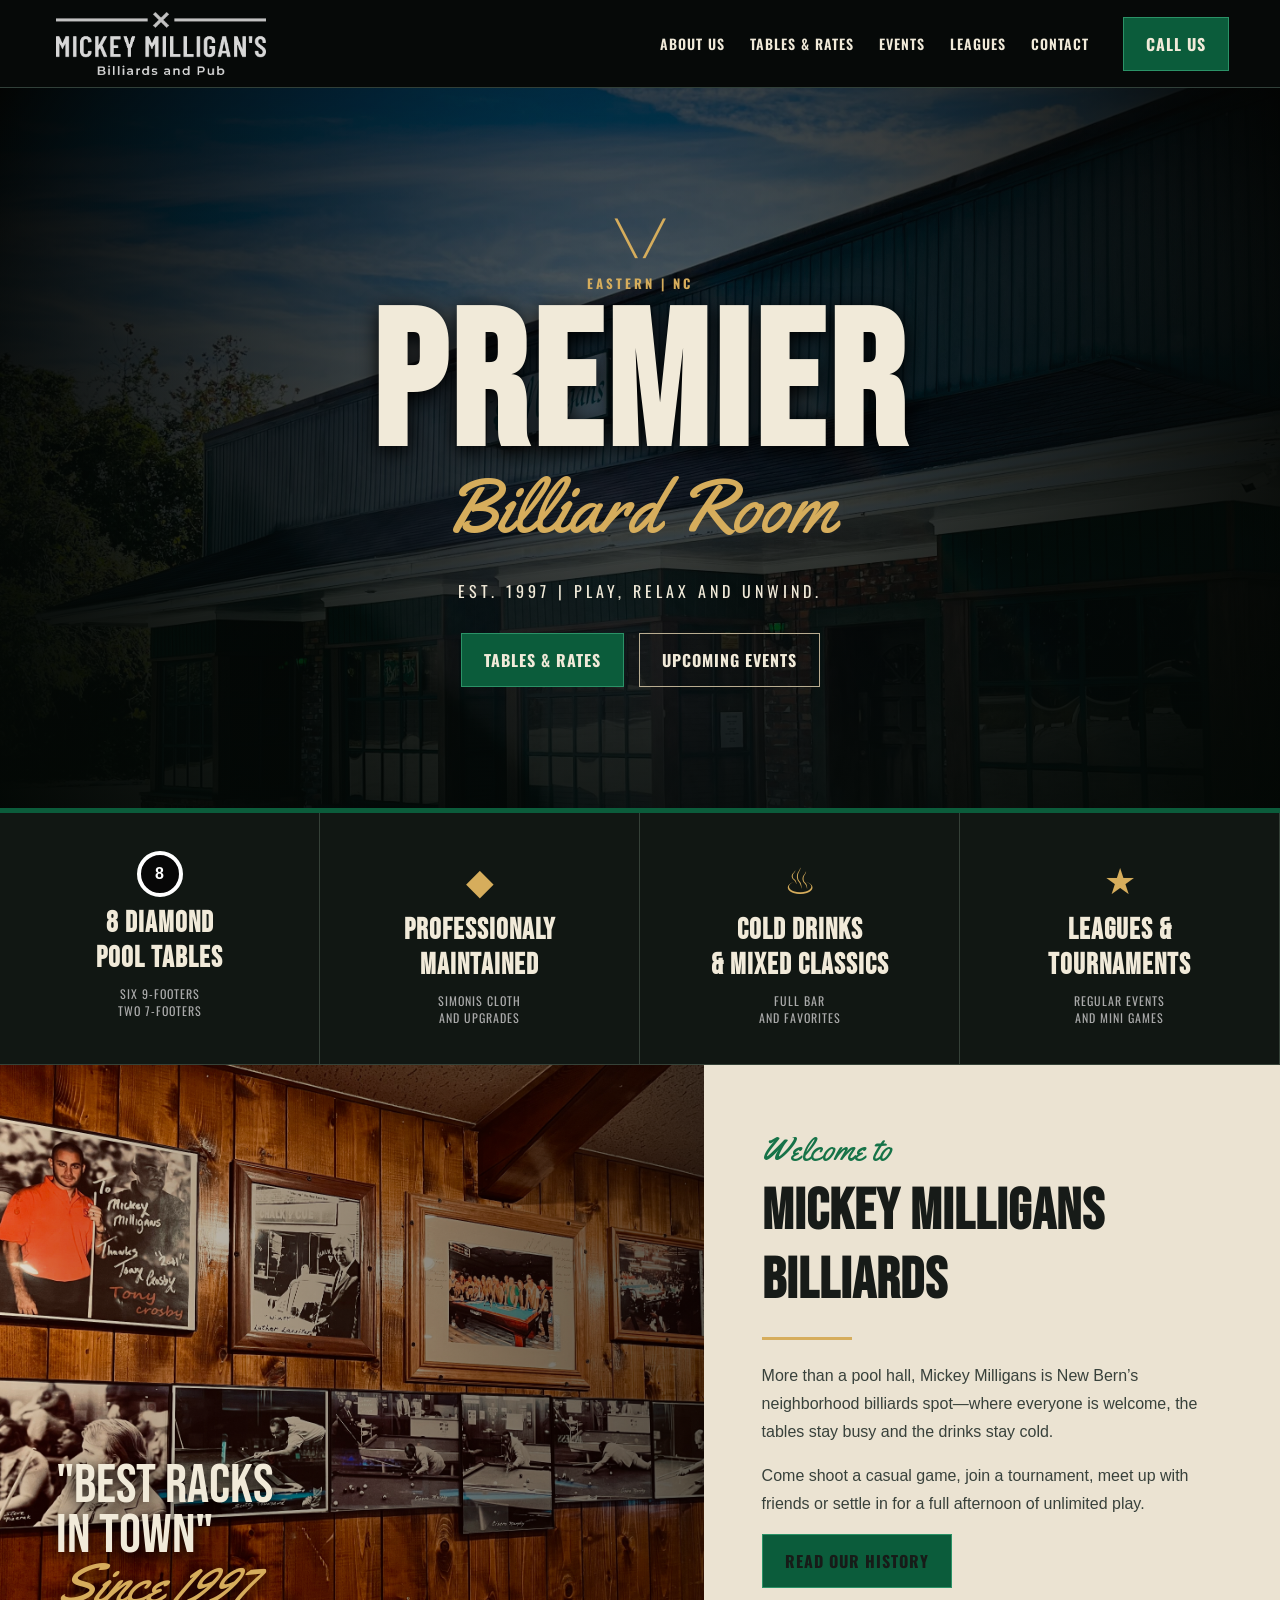
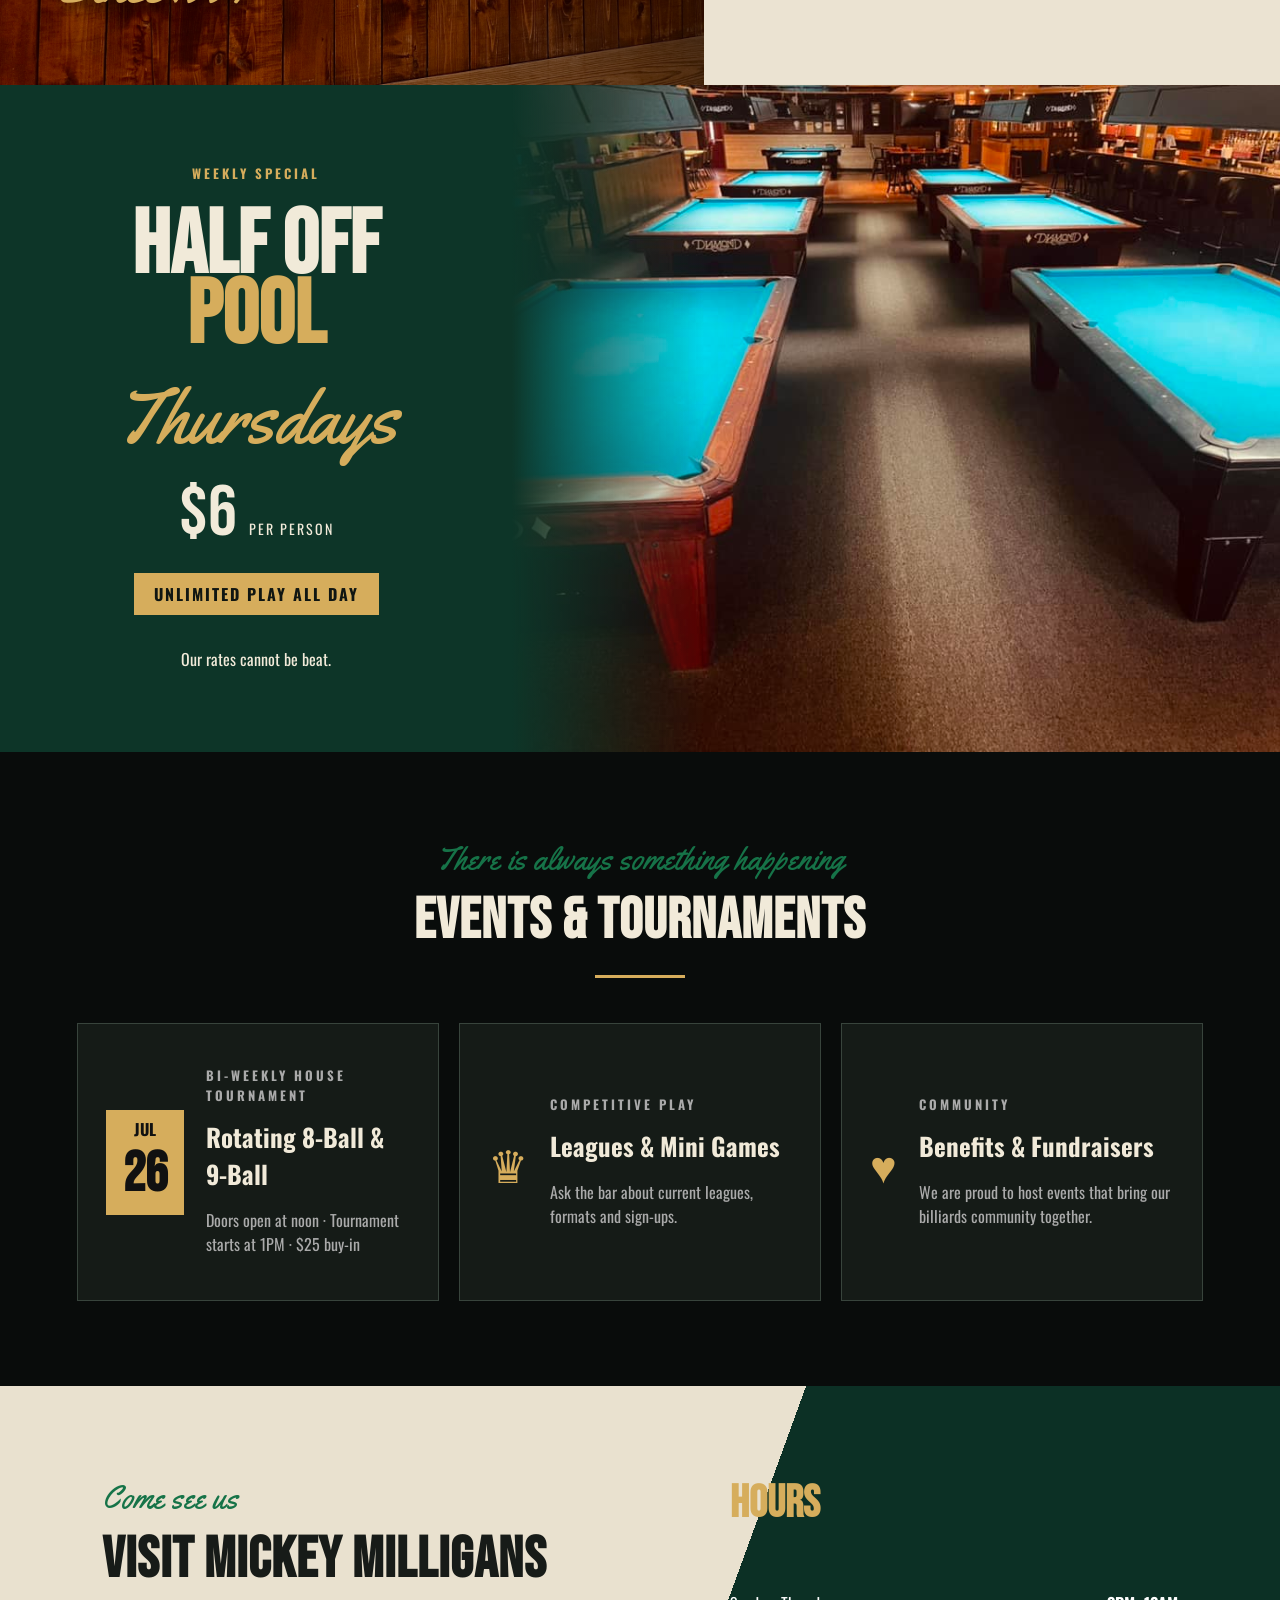
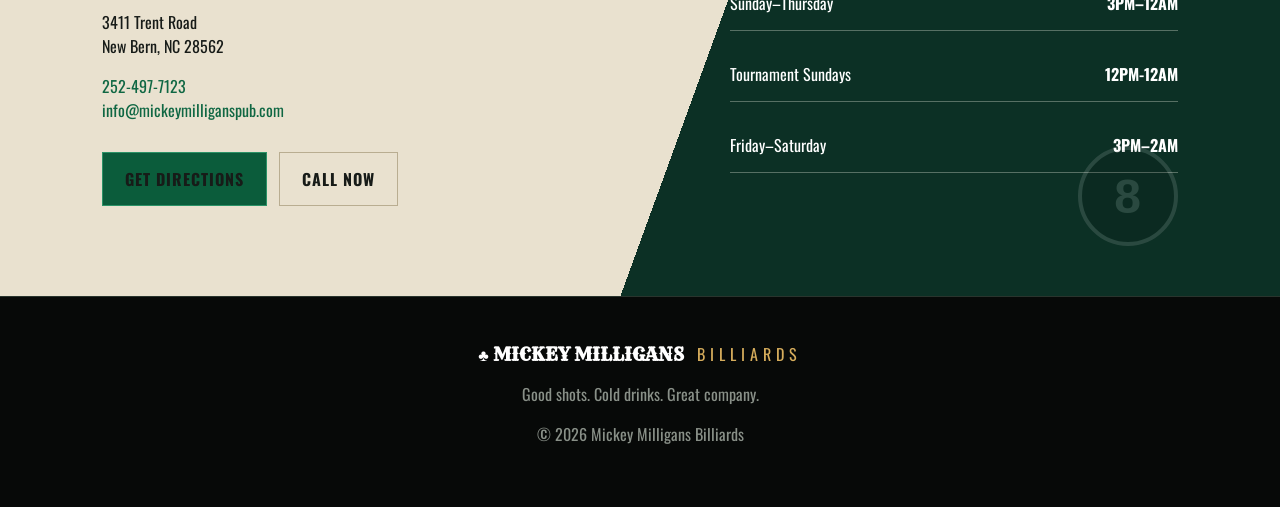
==== index.html @ aa53e786 "Favicon added" ====
<!doctype html>
<html lang="en">
<head>
  <link rel="icon" href="assets/favicon.ico" sizes="any">
<link rel="icon" type="image/png" sizes="32x32" href="assets/favicon-32x32.png">
<link rel="icon" type="image/png" sizes="16x16" href="assets/favicon-16x16.png">
<link rel="icon" type="image/png" sizes="48x48" href="assets/favicon-48x48.png">
<link rel="apple-touch-icon" sizes="180x180" href="assets/apple-touch-icon.png">
<link rel="manifest" href="site.webmanifest">
<link rel="mask-icon" href="assets/safari-pinned-tab.svg" color="#0b5c3b">
<meta name="msapplication-TileColor" content="#0c0c0c">
<meta name="theme-color" content="#0b5c3b">
  <meta charset="utf-8">
  <meta name="viewport" content="width=device-width,initial-scale=1">
  <meta name="description" content="Mickey Milligans Billiards in New Bern, NC — 8 Diamond pool tables, cold drinks, tournaments and good times.">
  <title>Mickey Milligans Billiards | New Bern, NC</title>
  <link rel="preconnect" href="https://fonts.googleapis.com">
  <link rel="preconnect" href="https://fonts.gstatic.com" crossorigin>
  <link href="https://fonts.googleapis.com/css2?family=Bebas+Neue&family=Oswald:wght@400;500;600;700&family=Rye&family=Yellowtail&display=swap" rel="stylesheet">
  <link rel="stylesheet" href="css/styles.css">
</head>
<body>
<site-header></site-header>

<main id="home">
<section class="hero">
  <div class="hero-photo"></div>
  <div class="hero-shade"></div>
  <div class="hero-content">
    <div class="crossed-cues">╲ ╱</div>
    <p class="eyebrow">EASTERN | NC</p>
    <h1>PREMIER</h1>
    <p class="script">Billiard Room</p>
    <p class="tagline">Est. 1997 | Play, Relax and Unwind.</p>
    <div class="hero-actions">
      <a class="btn" href="tables-rates.html">Tables & Rates</a>
      <a class="btn ghost" href="events.html">Upcoming Events</a>
    </div>
  </div>
</section>

<section class="feature-strip" id="tables">
  <article><span class="ball">8</span><h2>8 Diamond<br>Pool Tables</h2><p>Six 9-footers<br>Two 7-footers</p></article>
  <article><span class="icon">◆</span><h2>Professionaly<br>Maintained</h2><p>Simonis cloth<br>and upgrades</p></article>
  <article><span class="icon">♨</span><h2>Cold Drinks<br>& Mixed Classics</h2><p>Full bar<br>and favorites</p></article>
  <article><span class="icon">★</span><h2>Leagues &amp;<br>Tournaments</h2><p>Regular events<br>and mini games</p></article>
</section>

<section class="split-section" id="about">
  <div class="photo-card about-photo"><div class="photo-label">"BEST RACKS<br>IN TOWN"<br><em>Since 1997</em></div></div>
  <div class="copy-card">
    <p class="section-kicker">Welcome to</p>
    <h2>Mickey Milligans Billiards</h2>
    <div class="rule"></div>
    <p>More than a pool hall, Mickey Milligans is New Bern’s neighborhood billiards spot—where everyone is welcome, the tables stay busy and the drinks stay cold.</p>
    <p>Come shoot a casual game, join a tournament, meet up with friends or settle in for a full afternoon of unlimited play.</p>
    <a class="btn" href="about.html">Read Our History</a>
  </div>
</section>

<section class="specials" id="specials">
  <div class="special-copy">
    <p class="eyebrow">WEEKLY SPECIAL</p>
    <h2>HALF OFF<br><span>POOL</span></h2>
    <p class="script">Thursdays</p>
    <div class="price">$6 <small>PER PERSON</small></div>
    <p class="banner">UNLIMITED PLAY ALL DAY</p>
    <p>Our rates cannot be beat.</p>
  </div>
  <div class="special-photo"></div>
</section>

<section class="events section-pad" id="events">
  <div class="section-heading">
    <p class="section-kicker">There is always something happening</p>
    <h2>Events &amp; Tournaments</h2>
    <div class="rule"></div>
  </div>
  <div class="event-grid">
    <article class="event-card current-event">
      <div class="event-date"><span>JUL</span><strong>26</strong></div>
      <div><p class="eyebrow">BI-WEEKLY HOUSE TOURNAMENT</p><h3>Rotating 8-Ball &amp; 9-Ball</h3><p>Doors open at noon · Tournament starts at 1PM · $25 buy-in</p></div>
    </article>
    <article class="event-card"><span class="event-icon">♛</span><div><p class="eyebrow">COMPETITIVE PLAY</p><h3>Leagues &amp; Mini Games</h3><p>Ask the bar about current leagues, formats and sign-ups.</p></div></article>
    <article class="event-card"><span class="event-icon">♥</span><div><p class="eyebrow">COMMUNITY</p><h3>Benefits &amp; Fundraisers</h3><p>We are proud to host events that bring our billiards community together.</p></div></article>
  </div>
</section>

<section class="visit" id="contact">
  <div>
    <p class="section-kicker">Come see us</p><h2>Visit Mickey Milligans</h2>
    <p>3411 Trent Road<br>New Bern, NC 28562</p>
    <p><a href="tel:+12524977123">252-497-7123</a><br><a href="mailto:info@mickeymilliganspub.com">info@mickeymilliganspub.com</a></p>
    <div class="visit-actions"><a class="btn" target="_blank" href="https://maps.apple.com/?daddr=3411 Trent Rd, New Bern, NC 28562">Get Directions</a><a class="btn ghost" href="tel:+12524977123">Call Now</a></div>
  </div>
  <div class="hours">
    <h3>Hours</h3>
    <p><span>Sunday–Thursday</span><b>3PM–12AM</b></p>
    <p><span>Tournament Sundays</span><b>12PM-12AM</b></p>
    <p><span>Friday–Saturday</span><b>3PM–2AM</b></p>
    <div class="eight-ball">8</div>
  </div>
</section>
</main>

<footer><div class="footer-logo">♣ <strong>MICKEY MILLIGANS</strong> <span>BILLIARDS</span></div><p>Good shots. Cold drinks. Great company.</p><p>© 2026 Mickey Milligans Billiards</p></footer>
<script src="components/site-header.js"></script>
<script src="js/script.js"></script>
</body>
</html>
---- css/styles.css ----
:root{--green:#0b5c3b;--green2:#103d2d;--gold:#d6ad5c;--cream:#f1ead9;--ink:#090c0b;--charcoal:#141916}
*{box-sizing:border-box}html{scroll-behavior:smooth}body{margin:0;background:var(--ink);color:var(--cream);font-family:Oswald,Arial,sans-serif}a{color:inherit;text-decoration:none}.site-header{height:88px;display:flex;align-items:center;gap:34px;padding:0 4vw;position:sticky;top:0;z-index:50;background:rgba(7,10,9,.97);border-bottom:1px solid #314039}.logo{display:flex;flex-direction:column;align-items:center;line-height:.9;min-width:220px}.logo strong{font-family:Rye,serif;color:#f6f0df;font-size:21px;letter-spacing:1px}.logo small{color:var(--gold);letter-spacing:8px;font-size:10px;margin-top:8px}.clover{color:#1a9b63;font-size:18px}.site-header nav{display:flex;gap:25px;margin-left:auto}.site-header nav a{font-weight:600;text-transform:uppercase;font-size:14px;letter-spacing:1px}.site-header nav a:hover{color:var(--gold)}.header-call,.btn{display:inline-flex;justify-content:center;align-items:center;background:var(--green);padding:14px 22px;border:1px solid #2b9267;text-transform:uppercase;font-weight:700;letter-spacing:1px;transition:.2s}.btn:hover,.header-call:hover{transform:translateY(-2px);background:#13754d}.ghost{background:transparent;border-color:#b9ad91}.menu-toggle{display:none;background:none;border:0}.menu-toggle span{display:block;width:26px;height:2px;background:white;margin:5px}

.hero{height:720px;min-height:70vh;position:relative;display:grid;place-items:center;text-align:center;overflow:hidden}.hero-photo,.hero-shade{position:absolute;inset:0}.hero-photo{background:url('../assets/front building.jpg') center/cover}.hero-shade{background:linear-gradient(rgba(0,0,0,.45),rgba(3,8,5,.8)),radial-gradient(circle at center,transparent,#050806)}.hero-content{position:relative;z-index:2;padding:40px 18px}.crossed-cues{color:var(--gold);font-size:34px}.eyebrow{letter-spacing:3px;color:var(--gold);font-weight:700;font-size:13px}.hero h1{font-family:Bebas Neue,sans-serif;font-size:clamp(90px,15vw,190px);line-height:.75;margin:25px 0 0;letter-spacing:5px;text-shadow:0 5px 20px #000}.script{font-family:Yellowtail,cursive;color:var(--gold);font-size:clamp(40px,6vw,76px);margin:-5px 0 20px}.tagline{text-transform:uppercase;letter-spacing:4px}.hero-actions{display:flex;justify-content:center;gap:15px;margin-top:30px}

.feature-strip{display:grid;grid-template-columns:repeat(4,1fr);background:#111713;border-top:5px solid var(--green);border-bottom:1px solid #364238}.feature-strip article{text-align:center;padding:38px 20px;border-right:1px solid #354138}.feature-strip h2{font-family:Bebas Neue;font-size:29px;letter-spacing:1px;margin:9px}.feature-strip p{color:#aaa;margin:0;text-transform:uppercase;font-size:12px;letter-spacing:1px}.ball,.eight-ball{display:inline-grid;place-items:center;border-radius:50%;background:#070707;color:white;border:4px solid white;font-family:Arial;font-weight:bold}.ball{width:46px;height:46px}.icon{color:var(--gold);font-size:36px}

.split-section{display:grid;grid-template-columns:1.1fr .9fr;min-height:620px}.photo-card{min-height:520px;background:center/cover;position:relative}.about-photo{background-image:linear-gradient(90deg,rgba(0,0,0,.1),rgba(0,0,0,.65)),url('../assets/about us.jpg')}.photo-label{position:absolute;left:8%;bottom:12%;font-family:Bebas Neue;font-size:55px;line-height:.9;text-shadow:0 4px 15px #000}.photo-label em{font-family:Yellowtail;color:var(--gold);font-weight:normal}.copy-card{background:#ebe3d2;color:#171b18;padding:11% 10%}.section-kicker{font-family:Yellowtail;color:#167348;font-size:32px;margin:0}.copy-card h2,.section-heading h2,.visit h2{font-family:Bebas Neue;font-size:58px;margin:5px 0;letter-spacing:1px}.copy-card p:not(.section-kicker){font-family:Arial;line-height:1.75;color:#38413b}.rule{height:3px;width:90px;background:var(--gold);margin:22px 0}

.specials{display:grid;grid-template-columns:.8fr 1.2fr;min-height:600px;background:#0d3528}.special-copy{text-align:center;padding:65px 25px;display:flex;flex-direction:column;align-items:center;justify-content:center}.special-copy h2{font-family:Bebas Neue;font-size:90px;line-height:.78;margin:15px 0}.special-copy h2 span{color:var(--gold)}.special-copy .script{margin:0}.price{font-family:Bebas Neue;font-size:72px}.price small{font-family:Oswald;font-size:14px;letter-spacing:2px}.banner{background:var(--gold);color:#101612;padding:9px 20px;font-weight:800;letter-spacing:2px}.special-photo{background:linear-gradient(90deg,#0d3528 0%,transparent 25%),url('../assets/tables above.jpeg') center/cover}

.section-pad{padding:85px 6vw}.section-heading{text-align:center;max-width:800px;margin:0 auto 45px}.section-heading .rule{margin:20px auto}.event-grid{display:grid;grid-template-columns:repeat(3,1fr);gap:20px}.event-card{background:#151b17;border:1px solid #38443c;padding:28px;display:flex;gap:22px;align-items:center;min-height:185px}.event-card:hover{border-color:var(--gold);transform:translateY(-3px)}.event-card h3{font-size:25px;margin:5px 0}.event-card p{color:#aaa}.event-date{min-width:78px;text-align:center;background:var(--gold);color:#111;padding:7px}.event-date span{display:block;font-weight:bold}.event-date strong{font-family:Bebas Neue;font-size:56px}.event-icon{font-size:45px;color:var(--gold)}

.visit{display:grid;grid-template-columns:1fr 1fr;padding:90px 8vw;background:linear-gradient(110deg,#e9e1cf 0 55%,#0c3025 55%);color:#171b18;gap:14vw}.visit a:not(.btn){color:#0f6743}.visit-actions{display:flex;gap:12px;margin-top:30px}.hours{color:white;position:relative}.hours h3{font-family:Bebas Neue;font-size:45px;color:var(--gold);margin-top:0}.hours p{display:flex;justify-content:space-between;border-bottom:1px solid #577064;padding:15px 0}.eight-ball{position:absolute;width:100px;height:100px;font-size:48px;right:0;bottom:-40px;opacity:.12}

footer{text-align:center;padding:45px;background:#070908;border-top:1px solid #29342d;color:#899088}.footer-logo{color:white}.footer-logo strong{font-family:Rye;font-size:18px}.footer-logo span{color:var(--gold);letter-spacing:5px;margin-left:9px}

@media(max-width:900px){.site-header{height:72px}.site-header nav,.header-call{display:none}.menu-toggle{display:block;margin-left:auto}.site-header.open nav{display:flex;position:absolute;top:72px;left:0;right:0;flex-direction:column;background:#080b09;padding:25px}.hero{height:610px}.feature-strip{grid-template-columns:1fr 1fr}.split-section,.specials,.visit{grid-template-columns:1fr}.special-photo{min-height:400px}.event-grid{grid-template-columns:1fr}.gallery-grid{grid-template-columns:1fr 1fr;grid-template-rows:auto}.g1{grid-row:auto}.g4{grid-column:1/3}.visit{background:#e9e1cf;gap:50px}.hours{background:#0c3025;padding:35px}}@media(max-width:560px){.logo{min-width:170px}.logo strong{font-size:16px}.hero h1{font-size:86px}.hero-actions,.visit-actions{flex-direction:column}.feature-strip{grid-template-columns:1fr}.feature-strip article{border-bottom:1px solid #354138}.split-section{display:block}.copy-card h2,.section-heading h2,.visit h2{font-size:44px}.special-copy h2{font-size:72px}.gallery-grid{display:block}.gallery figure{margin-bottom:12px}.g4{min-height:250px}.visit{padding:70px 7vw}}

/* ABOUT PAGE */
.site-header nav a.active{color:var(--gold)}
.about-page-hero{height:520px;position:relative;display:grid;place-items:center;text-align:center;overflow:hidden}
.about-page-image{position:absolute;inset:0;background:url('../assets/about us.jpg') center/cover}
.about-page-title{position:relative;z-index:2;padding:30px}
.about-page-title h1{font-family:Bebas Neue,sans-serif;font-size:clamp(90px,13vw,160px);line-height:.78;margin:22px 0 0;letter-spacing:5px;text-shadow:0 5px 20px #000}
.about-story{display:grid;grid-template-columns:1fr 1fr;gap:70px;align-items:center;background:#eee5d2;color:#171b18}
.story-copy h2,.community-copy h2,.about-cta h2{font-family:Bebas Neue;font-size:58px;line-height:1;margin:8px 0}
.story-copy p:not(.section-kicker),.community-copy p{font-family:Arial;line-height:1.8;color:#3f4842}
.story-image{min-height:520px;background:linear-gradient(rgba(0,0,0,.12),rgba(0,0,0,.5)),url('../assets/jacobkayla.JPG') center/cover;display:grid;place-items:center}
.story-badge{width:270px;height:270px;border-radius:50%;background:rgba(5,12,8,.9);border:2px solid var(--gold);display:flex;flex-direction:column;align-items:center;justify-content:center;text-align:center;box-shadow:0 0 0 12px rgba(0,0,0,.25)}
.story-badge span{width:78px;height:78px;border-radius:50%;background:#050505;border:5px solid white;display:grid;place-items:center;color:white;font-size:42px;font-family:Arial;font-weight:bold}
.story-badge strong{font-family:Bebas Neue;font-size:29px;margin-top:12px}
.story-badge small{color:#bbb;text-transform:uppercase;letter-spacing:1px}
.values-section{background:#0d120f}
.values-grid{display:grid;grid-template-columns:repeat(4,1fr);gap:20px}
.values-grid article{background:#151b17;border:1px solid #364239;padding:34px 26px;min-height:250px;transition:.2s}
.values-grid article:hover{border-color:var(--gold);transform:translateY(-4px)}
.values-grid h3{font-family:Bebas Neue;font-size:30px;margin:15px 0 8px}
.values-grid p{color:#aeb6b0;font-family:Arial;line-height:1.65}
.value-icon{font-size:38px;color:var(--gold)}
.community-band{display:grid;grid-template-columns:1.1fr .9fr;min-height:610px}
.community-photo{background:url('https://images.unsplash.com/photo-1545128485-c400e7702796?auto=format&fit=crop&w=140') center/cover}
.community-copy{background:#e9e0cd;color:#171b18;padding:10%}
.about-cta{display:flex;align-items:center;justify-content:space-between;gap:40px;background:linear-gradient(90deg,#0b5c3b,#0d3528)}
.about-cta h2{margin:8px 0}
.about-cta p{color:#d6ded9}
.about-cta-actions{display:flex;gap:14px;min-width:max-content}
@media(max-width:900px){
  .about-story,.community-band{grid-template-columns:1fr}
  .values-grid{grid-template-columns:1fr 1fr}
  .about-cta{flex-direction:column;align-items:flex-start}
}
@media(max-width:560px){
  .about-page-hero{height:430px}
  .values-grid{grid-template-columns:1fr}
  .about-cta-actions{flex-direction:column;width:100%;min-width:0}
  .story-copy h2,.community-copy h2,.about-cta h2{font-size:44px}
}


/* TABLES, RATES & SPECIALS PAGE */
.rates-hero{height:520px;position:relative;display:grid;place-items:center;text-align:center;overflow:hidden}
.rates-hero-image{position:absolute;inset:0;background:url('../assets/tables side.jpg') center/cover}
.rates-hero-content{position:relative;z-index:2;padding:30px}
.rates-hero h1{font-family:Bebas Neue,sans-serif;font-size:clamp(78px,12vw,150px);line-height:.8;margin:22px 0 0;letter-spacing:4px;text-shadow:0 5px 20px #000}
.table-intro{display:grid;grid-template-columns:.9fr 1.1fr;gap:70px;align-items:center;background:#eee5d2;color:#171b18}
.table-intro-copy h2{font-family:Bebas Neue;font-size:58px;line-height:1;margin:8px 0}
.table-intro-copy p:not(.section-kicker){font-family:Arial;line-height:1.8;color:#3f4842}
.table-count-grid{display:grid;grid-template-columns:1fr 1fr;gap:20px}
.table-count-grid article{background:#0d3528;color:white;padding:36px;min-height:280px;border:1px solid #38624f}
.table-number{font-family:Bebas Neue;font-size:86px;color:var(--gold);line-height:1}
.table-count-grid h3{font-family:Bebas Neue;font-size:31px;margin:8px 0}
.table-count-grid p{font-family:Arial;color:#cbd3ce;line-height:1.65}
.rates-section{background:#0b0f0c}
.rate-cards{display:grid;grid-template-columns:1.2fr 1fr 1fr;gap:20px}
.rate-card{background:#151b17;border:1px solid #364239;padding:38px 30px;min-height:350px;text-align:center;display:flex;flex-direction:column;align-items:center;justify-content:center}
.featured-rate{background:linear-gradient(155deg,#0b5c3b,#0d3528);border-color:var(--gold);transform:scale(1.02)}
.rate-price{font-family:Bebas Neue;font-size:105px;line-height:.9;color:white}
.rate-price span{font-size:48px;vertical-align:top;color:var(--gold)}
.rate-unit{font-weight:700;letter-spacing:3px;color:var(--gold)}
.rate-card h3{font-family:Bebas Neue;font-size:32px;margin:12px 0}
.rate-card p{font-family:Arial;line-height:1.65;color:#b9c1bc}
.rate-icon{display:grid;place-items:center;width:90px;height:90px;border-radius:50%;border:3px solid var(--gold);font-family:Bebas Neue;font-size:58px;color:var(--gold)}
.rates-note{text-align:center;max-width:900px;margin:28px auto 0;color:#8f9992;font-family:Arial;font-size:13px;line-height:1.6}
.weekly-specials{background:#e9e0cd;color:#171b18}
.special-card-grid{display:grid;grid-template-columns:1fr 1fr;gap:25px;max-width:1100px;margin:auto}
.weekly-card{position:relative;overflow:hidden;padding:48px;text-align:center;min-height:430px;display:flex;flex-direction:column;align-items:center;justify-content:center;border:2px solid var(--gold)}
.thursday-card{background:linear-gradient(rgba(8,42,29,.91),rgba(8,42,29,.96)),url('https://images.unsplash.com/photo-1621263764928-df1444c5e859?auto=format&fit=crop&w=1000&q=85') center/cover;color:white}
.military-card{background:linear-gradient(rgba(12,16,14,.89),rgba(12,16,14,.96)),url('https://images.unsplash.com/photo-1599669454699-248893623440?auto=format&fit=crop&w=1000&q=85') center/cover;color:white}
.special-day{position:absolute;top:0;left:0;right:0;background:var(--gold);color:#101511;font-family:Bebas Neue;font-size:29px;letter-spacing:3px;padding:10px}
.weekly-price{font-family:Bebas Neue;font-size:112px;line-height:.9;color:white}
.military-free{font-family:Bebas Neue;font-size:75px;line-height:1;color:var(--gold);margin:22px 0 0}
.weekly-card h3{font-family:Bebas Neue;font-size:34px;margin:15px 0 5px}
.weekly-card p:not(.eyebrow):not(.rate-unit){font-family:Arial;color:#d4dbd7;line-height:1.65;max-width:430px}
.rate-details{display:grid;grid-template-columns:1fr 1fr;min-height:620px;padding:0}
.details-photo{background:url('../assets/tables closer.jpg') center/cover}
.details-copy{background:#111713;padding:10%}
.details-copy h2{font-family:Bebas Neue;font-size:58px;margin:8px 0}
.detail-list p{font-family:Arial;line-height:1.75;color:#b7c0ba;border-bottom:1px solid #344139;padding:15px 0}
.detail-list strong{color:var(--gold)}
@media(max-width:900px){
  .table-intro,.rate-details{grid-template-columns:1fr}
  .rate-cards{grid-template-columns:1fr}
  .featured-rate{transform:none}
  .special-card-grid{grid-template-columns:1fr}
  .details-photo{min-height:450px}
}
@media(max-width:560px){
  .rates-hero{height:430px}
  .table-count-grid{grid-template-columns:1fr}
  .table-intro-copy h2,.details-copy h2{font-size:44px}
  .weekly-card{padding:70px 25px 35px}
  .weekly-price{font-size:90px}
  .military-free{font-size:58px}
}


/* LEAGUES & TOURNAMENTS PAGE */
.league-hero{height:540px;position:relative;display:grid;place-items:center;text-align:center;overflow:hidden}
.league-hero-image{position:absolute;inset:0;background:url('https://images.unsplash.com/photo-1621440499575-6e5d25b19e04?auto=format&fit=crop&w=2000&q=85') center/cover}
.league-hero-content{position:relative;z-index:2;padding:30px}
.league-hero h1{font-family:Bebas Neue,sans-serif;font-size:clamp(64px,10vw,135px);line-height:.83;margin:22px 0 0;letter-spacing:4px;text-shadow:0 5px 20px #000}
.league-intro{display:grid;grid-template-columns:1fr auto;gap:70px;align-items:center;background:#eee5d2;color:#171b18}
.league-intro h2,.biweekly-copy h2,.league-contact h2{font-family:Bebas Neue;font-size:58px;line-height:1;margin:8px 0}
.league-intro p:not(.section-kicker){font-family:Arial;line-height:1.8;color:#3f4842;max-width:760px}
.league-intro-badge{width:250px;height:250px;border-radius:50%;background:#0d3528;color:white;border:2px solid var(--gold);display:flex;flex-direction:column;align-items:center;justify-content:center;text-align:center;box-shadow:0 0 0 12px rgba(13,53,40,.12)}
.league-intro-badge span{font-size:48px;color:var(--gold)}
.league-intro-badge strong{font-family:Bebas Neue;font-size:30px}
.league-intro-badge small{color:#c9d2cc;text-transform:uppercase;letter-spacing:2px}
.league-options{background:#0c110e}
.league-grid{display:grid;grid-template-columns:repeat(3,1fr);gap:22px}
.league-card{background:#151b17;border:1px solid #364239;padding:36px 28px;display:flex;flex-direction:column;min-height:560px}
.league-card:hover{border-color:var(--gold);transform:translateY(-4px)}
.league-mark{font-family:Bebas Neue;font-size:64px;letter-spacing:3px;color:var(--gold);line-height:1}
.cards-mark{font-size:42px;letter-spacing:8px}
.league-card h3{font-family:Bebas Neue;font-size:34px;margin:12px 0}
.league-card p,.league-card li{font-family:Arial;line-height:1.65;color:#b6c0ba}
.league-card ul{padding-left:20px;margin:18px 0 28px}
.league-card .btn{margin-top:auto}
.biweekly-feature{display:grid;grid-template-columns:1.1fr .9fr;min-height:680px}
.biweekly-photo{background:linear-gradient(rgba(0,0,0,.08),rgba(0,0,0,.45)),url('../assets/biweekly.PNG') center/cover}
.biweekly-copy{background:#e9e0cd;color:#171b18;padding:9%}
.biweekly-copy p{font-family:Arial;line-height:1.75;color:#3f4842}
.tournament-facts{margin:24px 0;border-top:1px solid #b7ad97}
.tournament-facts p{padding:12px 0;margin:0;border-bottom:1px solid #b7ad97}
.tournament-facts strong{color:#0b5c3b}
.biweekly-actions{display:flex;gap:14px;margin-top:28px}
.biweekly-copy .ghost{color:#171b18;border-color:#776f5f}
.join-section{background:#111713}
.join-grid{display:grid;grid-template-columns:repeat(3,1fr);gap:22px}
.join-grid article{background:#0c3025;padding:34px;text-align:center;border:1px solid #315a47}
.join-grid span{display:grid;place-items:center;margin:auto;width:62px;height:62px;border-radius:50%;background:var(--gold);color:#111;font-family:Bebas Neue;font-size:38px}
.join-grid h3{font-family:Bebas Neue;font-size:30px}
.join-grid p{font-family:Arial;line-height:1.65;color:#c1cbc5}
.league-contact{display:flex;align-items:center;justify-content:space-between;gap:40px;background:linear-gradient(90deg,#0b5c3b,#0d3528)}
.league-contact h2{margin:8px 0}
.league-contact p{color:#d6ded9;max-width:700px}
@media(max-width:900px){
  .league-intro{grid-template-columns:1fr}
  .league-intro-badge{margin:auto}
  .league-grid,.join-grid{grid-template-columns:1fr}
  .biweekly-feature{grid-template-columns:1fr}
  .biweekly-photo{min-height:470px}
  .league-contact{flex-direction:column;align-items:flex-start}
}
@media(max-width:560px){
  .league-hero{height:450px}
  .league-intro h2,.biweekly-copy h2,.league-contact h2{font-size:44px}
  .biweekly-actions{flex-direction:column}
  .league-card{min-height:0}
}


/* SHARED REUSABLE HEADER */
site-header {
  display: block;
  position: sticky;
  top: 0;
  z-index: 9999;
}

site-header .site-header {
  position: relative;
  top: auto;
}

.site-header nav a.active {
  color: var(--gold);
}

.logo img {
  display: block;
  max-width: 220px;
  height: 64px;
  object-fit: contain;
}
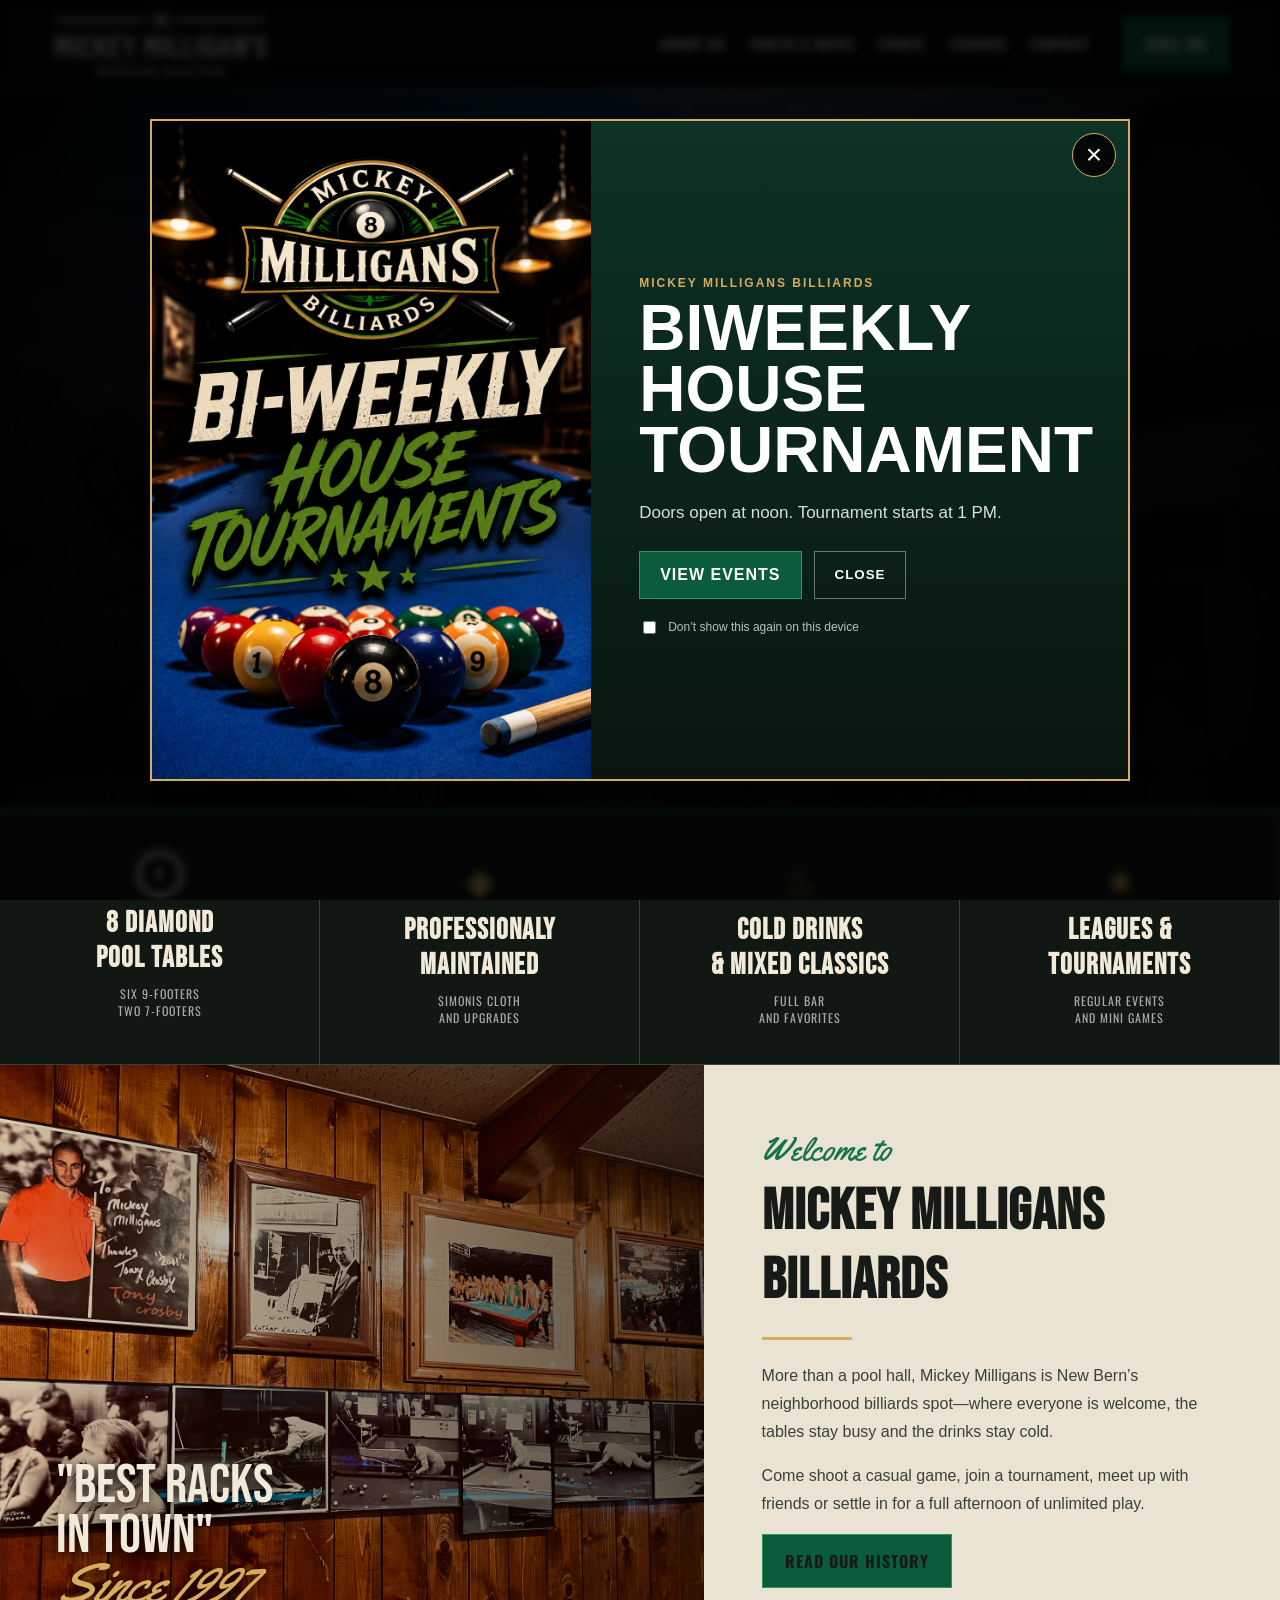
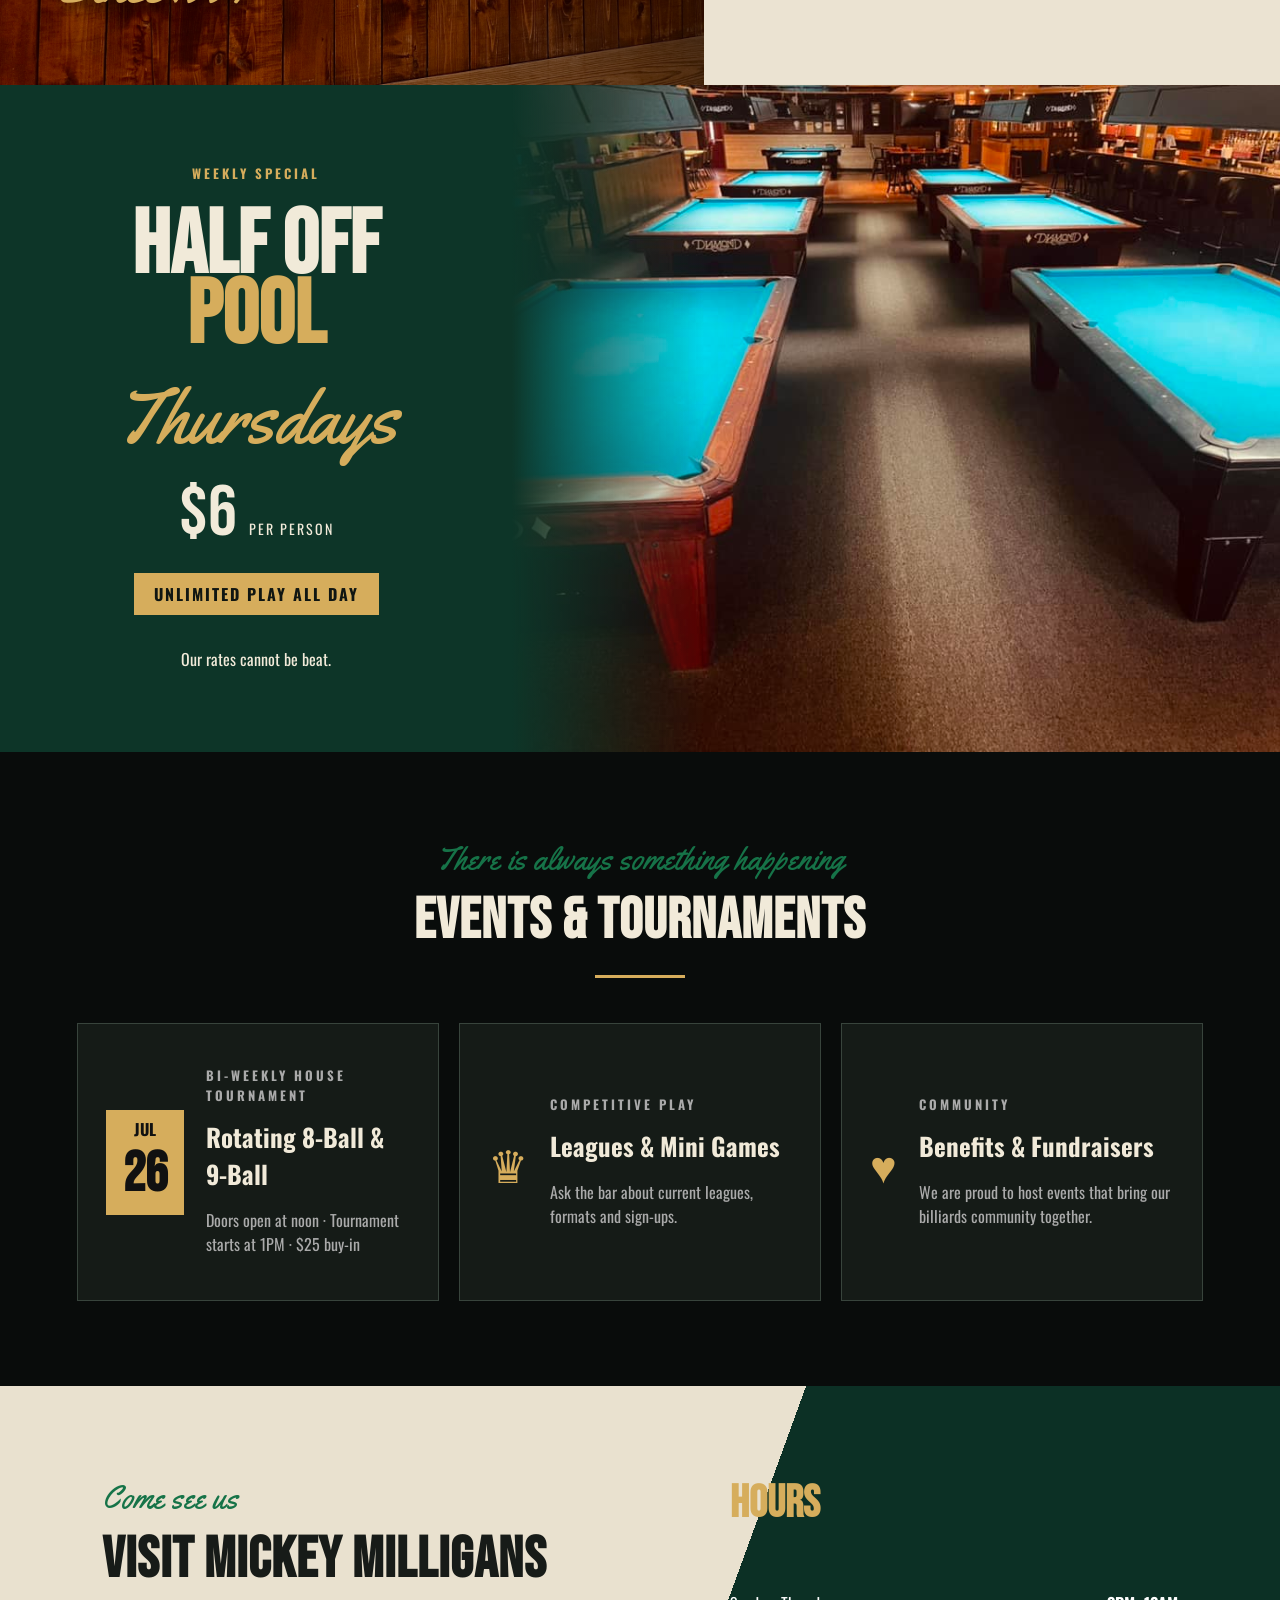
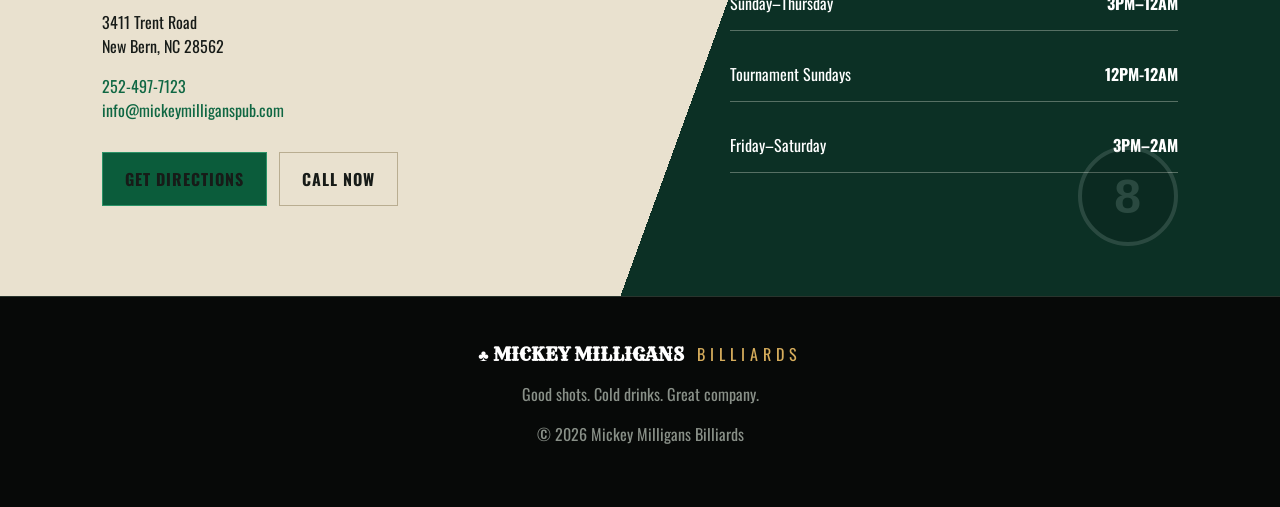
==== commit 33786494: "Pop Up Window added" ====
--- a/index.html
+++ b/index.html
@@ -18,6 +18,7 @@
   <link rel="preconnect" href="https://fonts.gstatic.com" crossorigin>
   <link href="https://fonts.googleapis.com/css2?family=Bebas+Neue&family=Oswald:wght@400;500;600;700&family=Rye&family=Yellowtail&display=swap" rel="stylesheet">
   <link rel="stylesheet" href="css/styles.css">
+  <link rel="stylesheet" href="css/promo-popup.css">
 </head>
 <body>
 <site-header></site-header>
@@ -104,7 +105,20 @@
 </main>
 
 <footer><div class="footer-logo">♣ <strong>MICKEY MILLIGANS</strong> <span>BILLIARDS</span></div><p>Good shots. Cold drinks. Great company.</p><p>© 2026 Mickey Milligans Billiards</p></footer>
+<mickey-promo-popup
+  enabled="true"
+  delay-seconds="2"
+  flyer="assets/popup-flyers/biweekly.PNG"
+  popup-title="Biweekly House Tournament"
+  message="Doors open at noon. Tournament starts at 1 PM."
+  button-text="View Events"
+  button-link="events.html"
+  show-once="true"
+  show-dismiss-option="true"
+  storage-key="mm-house-tournament-popup">
+</mickey-promo-popup>
 <script src="components/site-header.js"></script>
 <script src="js/script.js"></script>
+<script src="js/promo-popup.js"></script>
 </body>
 </html>
--- a/css/promo-popup.css
+++ b/css/promo-popup.css
@@ -0,0 +1,244 @@
+:root{
+  --mm-popup-green:#0b5c3b;
+  --mm-popup-dark-green:#0d3528;
+  --mm-popup-black:#0a0d0b;
+  --mm-popup-panel:#151b17;
+  --mm-popup-gold:#d6ad5c;
+  --mm-popup-cream:#eee5d2;
+  --mm-popup-muted:#aeb8b1;
+}
+
+mickey-promo-popup{
+  display:block;
+  font-family:Arial,sans-serif;
+}
+
+body.mm-popup-open{
+  overflow:hidden;
+}
+
+.mm-popup-overlay{
+  position:fixed;
+  inset:0;
+  z-index:10000;
+  display:grid;
+  place-items:center;
+  padding:20px;
+  background:rgba(0,0,0,.78);
+  backdrop-filter:blur(4px);
+}
+
+.mm-popup-card{
+  position:relative;
+  display:grid;
+  grid-template-columns:minmax(280px,.9fr) minmax(320px,1.1fr);
+  width:min(980px,100%);
+  max-height:calc(100vh - 40px);
+  overflow:auto;
+  border:2px solid var(--mm-popup-gold);
+  background:var(--mm-popup-black);
+  color:white;
+  box-shadow:0 24px 80px rgba(0,0,0,.55);
+}
+
+.mm-popup-close{
+  position:absolute;
+  top:12px;
+  right:12px;
+  z-index:3;
+  display:grid;
+  place-items:center;
+  width:44px;
+  height:44px;
+  border:1px solid var(--mm-popup-gold);
+  border-radius:50%;
+  background:rgba(0,0,0,.85);
+  color:white;
+  font-size:28px;
+  cursor:pointer;
+}
+
+.mm-popup-media{
+  min-height:520px;
+  background:#050705;
+}
+
+.mm-popup-media img{
+  display:block;
+  width:100%;
+  height:100%;
+  min-height:520px;
+  object-fit:cover;
+}
+
+.mm-popup-placeholder{
+  display:grid;
+  place-items:center;
+  height:100%;
+  min-height:520px;
+  background:radial-gradient(circle at center,#1d4a37,#050705 72%);
+}
+
+.mm-popup-placeholder span{
+  display:grid;
+  place-items:center;
+  width:150px;
+  height:150px;
+  border:8px solid white;
+  border-radius:50%;
+  background:#020202;
+  color:white;
+  font-size:80px;
+  font-weight:700;
+}
+
+.mm-popup-content{
+  display:flex;
+  flex-direction:column;
+  justify-content:center;
+  padding:58px 48px 45px;
+  background:
+    linear-gradient(rgba(13,53,40,.94),rgba(9,22,16,.98));
+}
+
+.mm-popup-kicker{
+  margin:0;
+  color:var(--mm-popup-gold);
+  font-size:12px;
+  font-weight:700;
+  letter-spacing:2px;
+  text-transform:uppercase;
+}
+
+.mm-popup-content h2{
+  margin:8px 0 18px;
+  font-size:clamp(38px,5vw,64px);
+  line-height:.95;
+  text-transform:uppercase;
+}
+
+.mm-popup-message{
+  margin:0 0 24px;
+  color:#d6dfd9;
+  font-size:17px;
+  line-height:1.65;
+}
+
+.mm-popup-countdown{
+  display:grid;
+  grid-template-columns:repeat(4,1fr);
+  gap:10px;
+  margin:8px 0 28px;
+}
+
+.mm-popup-countdown div{
+  padding:14px 8px;
+  background:rgba(0,0,0,.35);
+  border:1px solid #496655;
+  text-align:center;
+}
+
+.mm-popup-countdown strong,
+.mm-popup-countdown span{
+  display:block;
+}
+
+.mm-popup-countdown strong{
+  color:var(--mm-popup-gold);
+  font-size:30px;
+}
+
+.mm-popup-countdown span{
+  margin-top:4px;
+  color:#c5cec8;
+  font-size:10px;
+  font-weight:700;
+  letter-spacing:1px;
+  text-transform:uppercase;
+}
+
+.mm-popup-actions{
+  display:flex;
+  gap:12px;
+  flex-wrap:wrap;
+}
+
+.mm-popup-button,
+.mm-popup-secondary{
+  display:inline-flex;
+  align-items:center;
+  justify-content:center;
+  min-height:48px;
+  padding:13px 20px;
+  border:1px solid #2b9267;
+  background:var(--mm-popup-green);
+  color:white;
+  text-decoration:none;
+  font-weight:700;
+  letter-spacing:1px;
+  text-transform:uppercase;
+  cursor:pointer;
+}
+
+.mm-popup-secondary{
+  border-color:#69776f;
+  background:transparent;
+}
+
+.mm-popup-dismiss{
+  display:flex;
+  align-items:flex-start;
+  gap:9px;
+  margin-top:20px;
+  color:#b9c3bd;
+  font-size:12px;
+  line-height:1.4;
+}
+
+.mm-popup-dismiss input{
+  margin-top:2px;
+}
+
+@media(max-width:760px){
+  .mm-popup-card{
+    grid-template-columns:1fr;
+  }
+
+  .mm-popup-media,
+  .mm-popup-media img,
+  .mm-popup-placeholder{
+    min-height:0;
+    max-height:52vh;
+  }
+
+  .mm-popup-media{
+    aspect-ratio:4/5;
+  }
+
+  .mm-popup-content{
+    padding:35px 24px 28px;
+  }
+
+  .mm-popup-countdown strong{
+    font-size:24px;
+  }
+}
+
+@media(max-width:430px){
+  .mm-popup-overlay{
+    padding:8px;
+  }
+
+  .mm-popup-countdown{
+    grid-template-columns:repeat(2,1fr);
+  }
+
+  .mm-popup-actions{
+    flex-direction:column;
+  }
+
+  .mm-popup-button,
+  .mm-popup-secondary{
+    width:100%;
+  }
+}
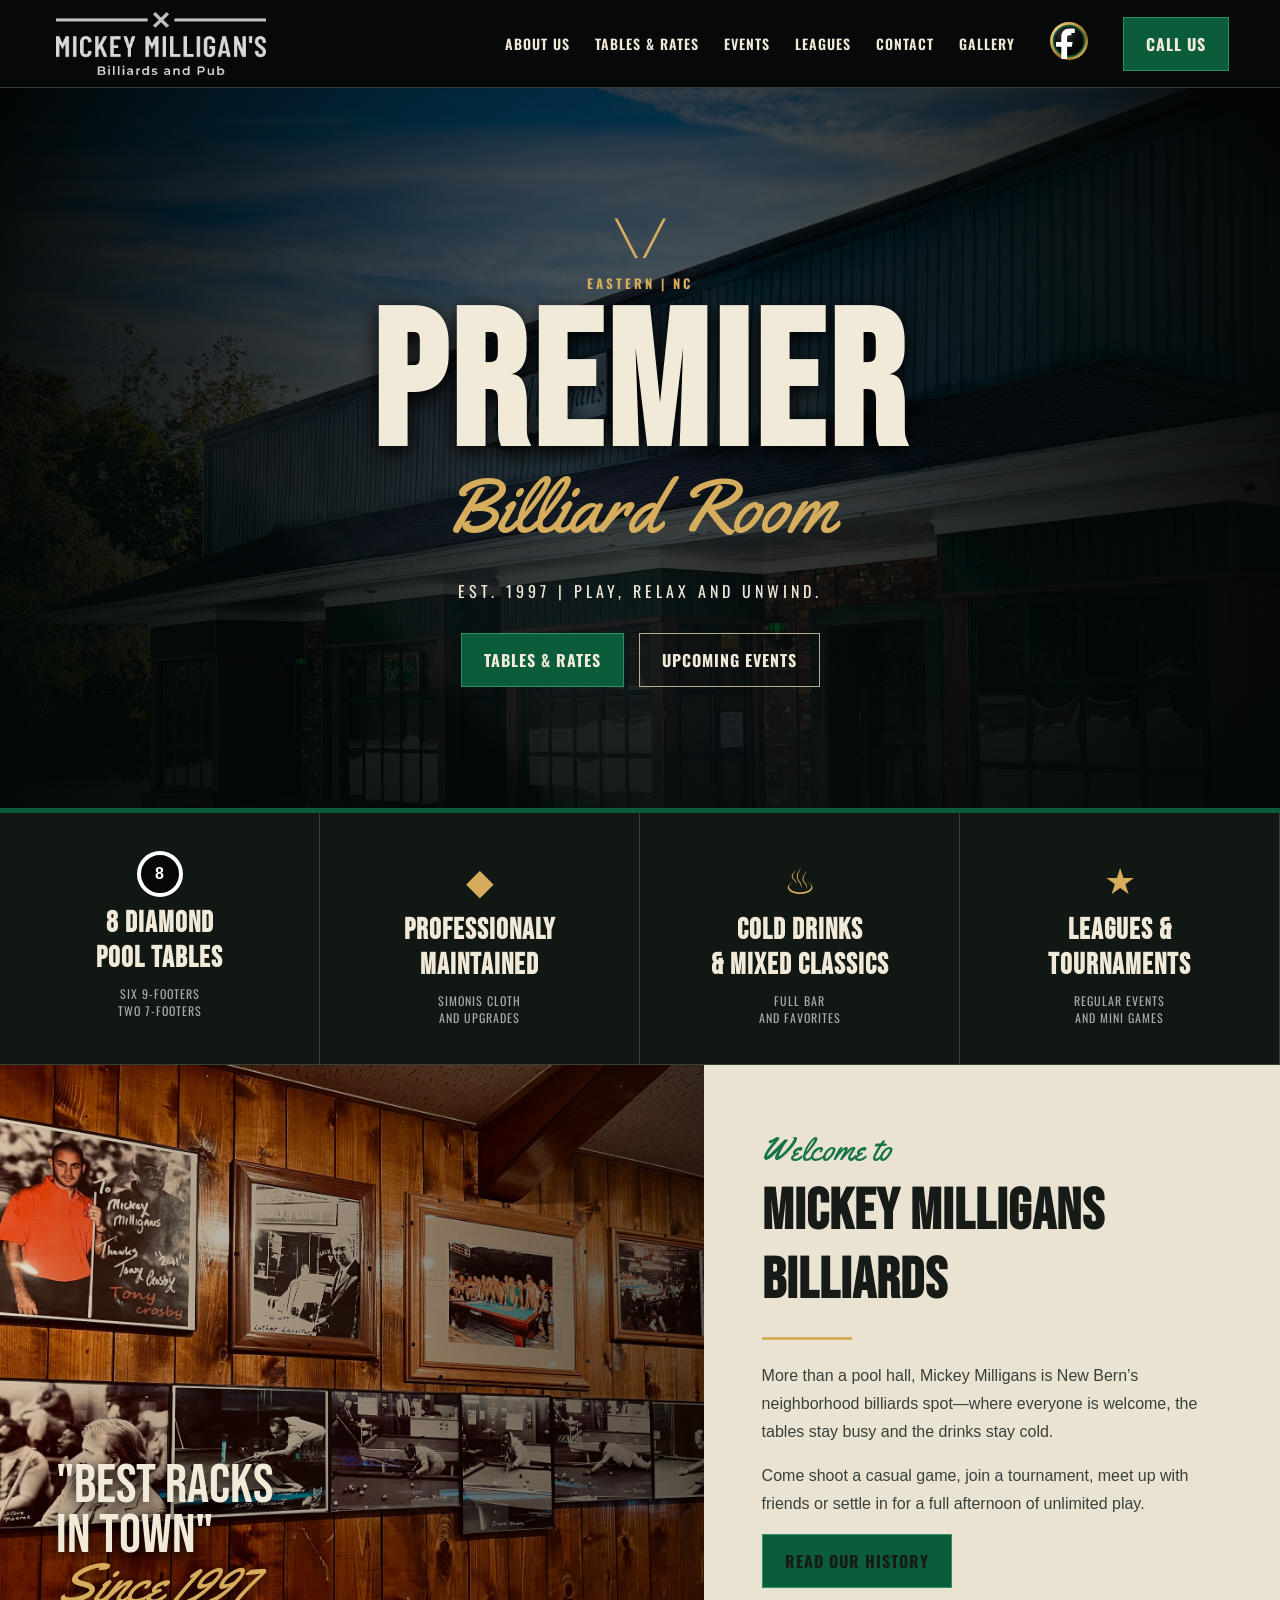
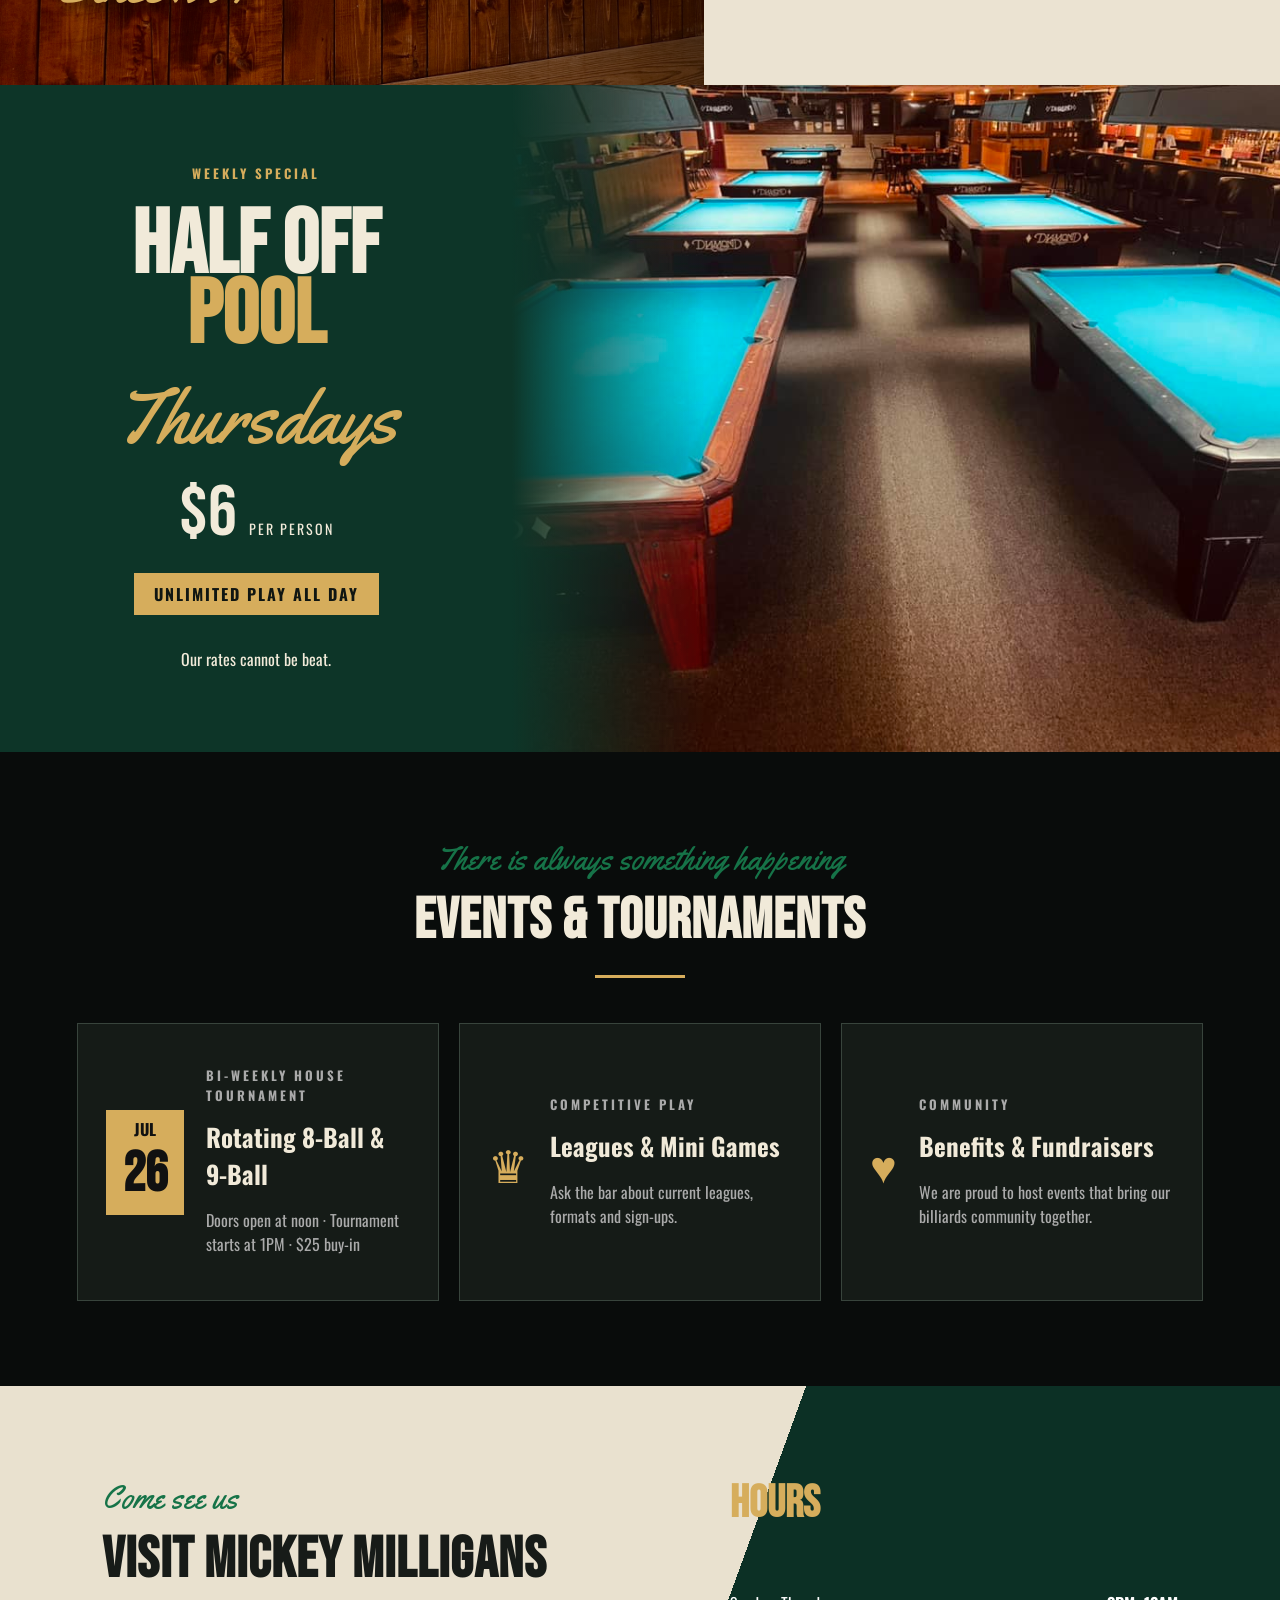
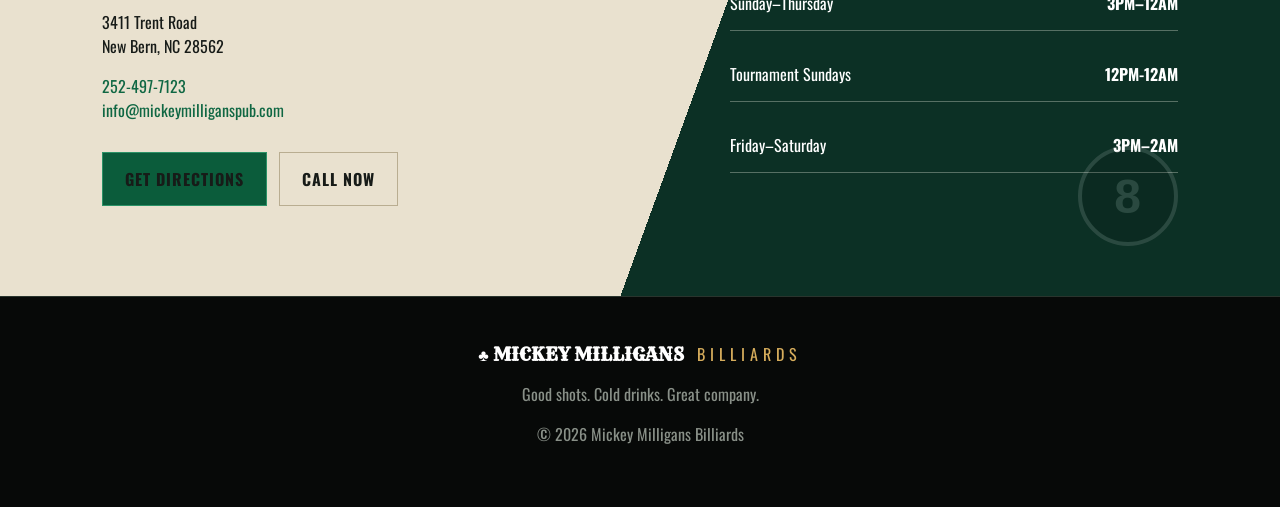
==== commit ad4e1484: "Gallery page, popup change" ====
--- a/index.html
+++ b/index.html
@@ -108,12 +108,12 @@
 <mickey-promo-popup
   enabled="true"
   delay-seconds="2"
-  flyer="assets/popup-flyers/biweekly.PNG"
-  popup-title="Biweekly House Tournament"
+  flyer="assets/popup-flyers/Ron Memorial Tourny.JPG"
+  popup-title="Ron Underwood Memorial Tournament"
   message="Doors open at noon. Tournament starts at 1 PM."
   button-text="View Events"
   button-link="events.html"
-  show-once="true"
+  show-once="false"
   show-dismiss-option="true"
   storage-key="mm-house-tournament-popup">
 </mickey-promo-popup>
--- a/css/promo-popup.css
+++ b/css/promo-popup.css
@@ -26,6 +26,10 @@
   padding:20px;
   background:rgba(0,0,0,.78);
   backdrop-filter:blur(4px);
+}
+
+.mm-popup-overlay[hidden] {
+  display: none !important;
 }
 
 .mm-popup-card{
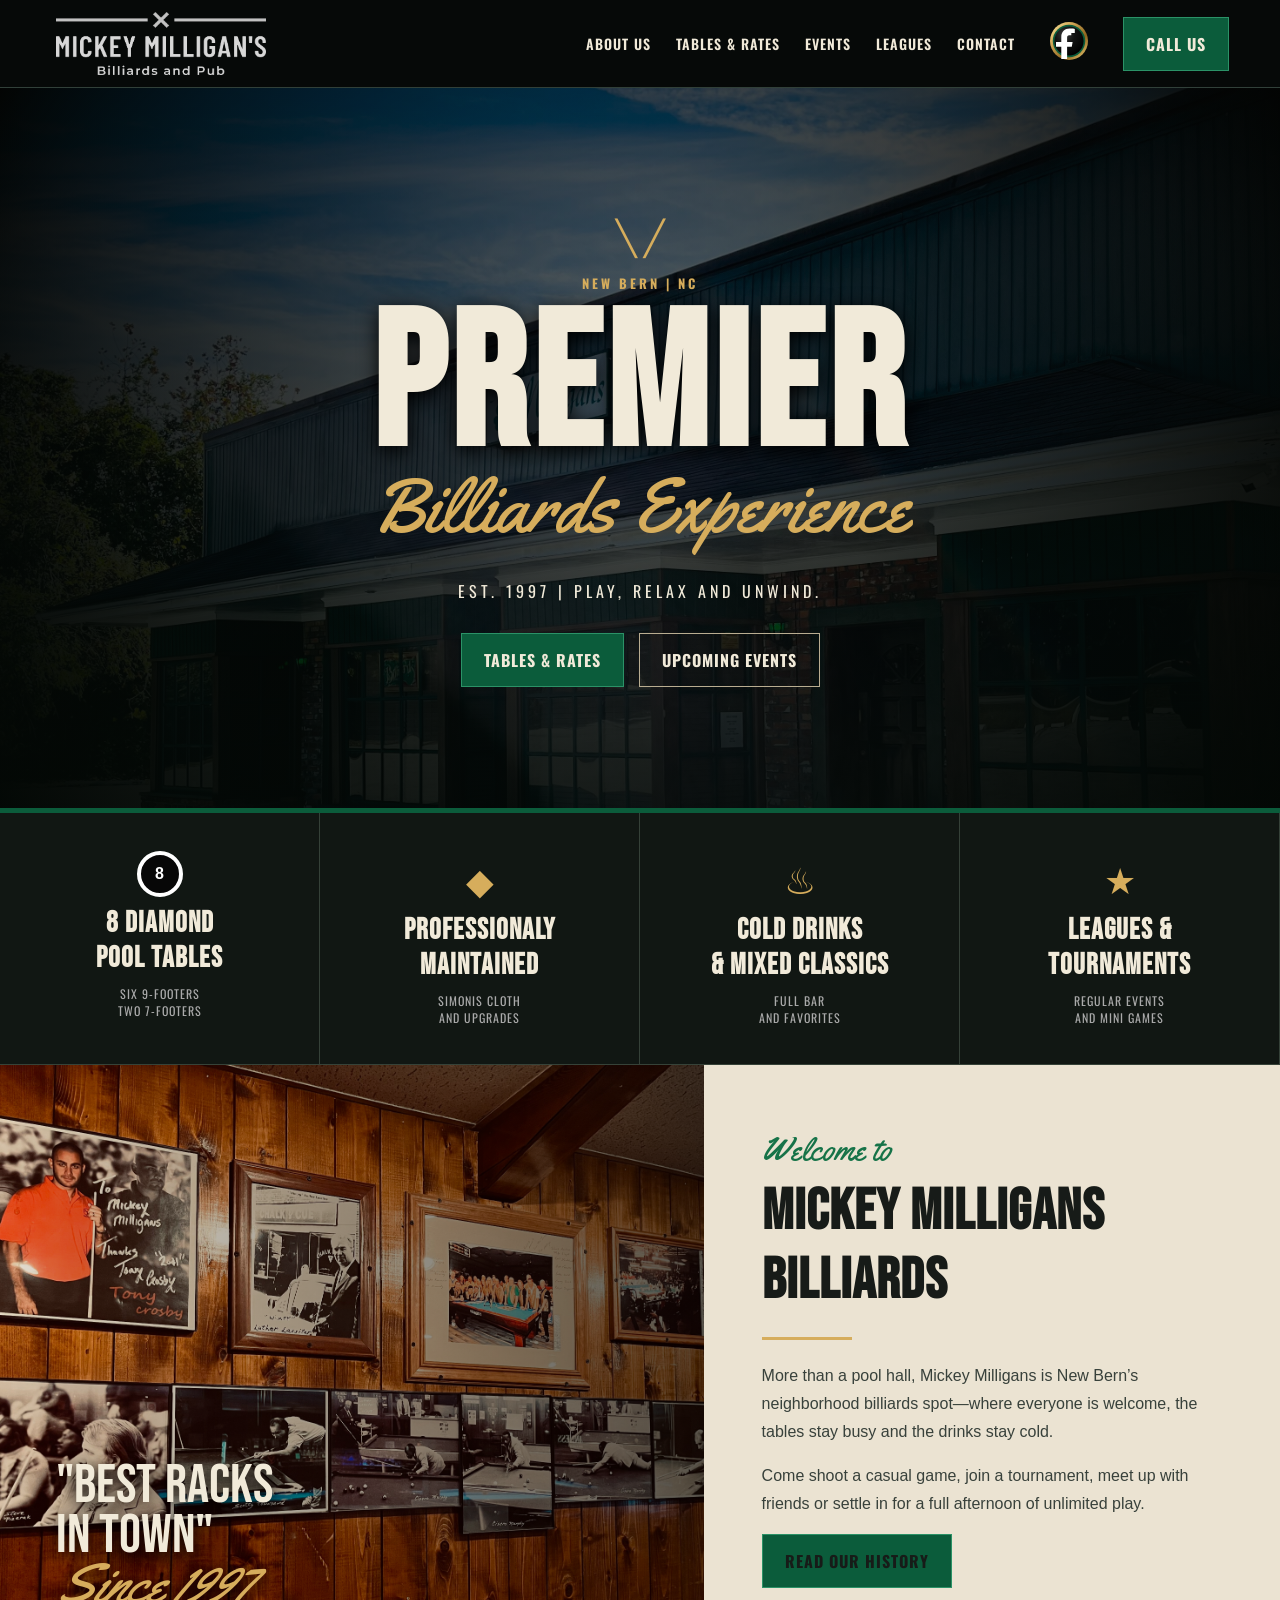
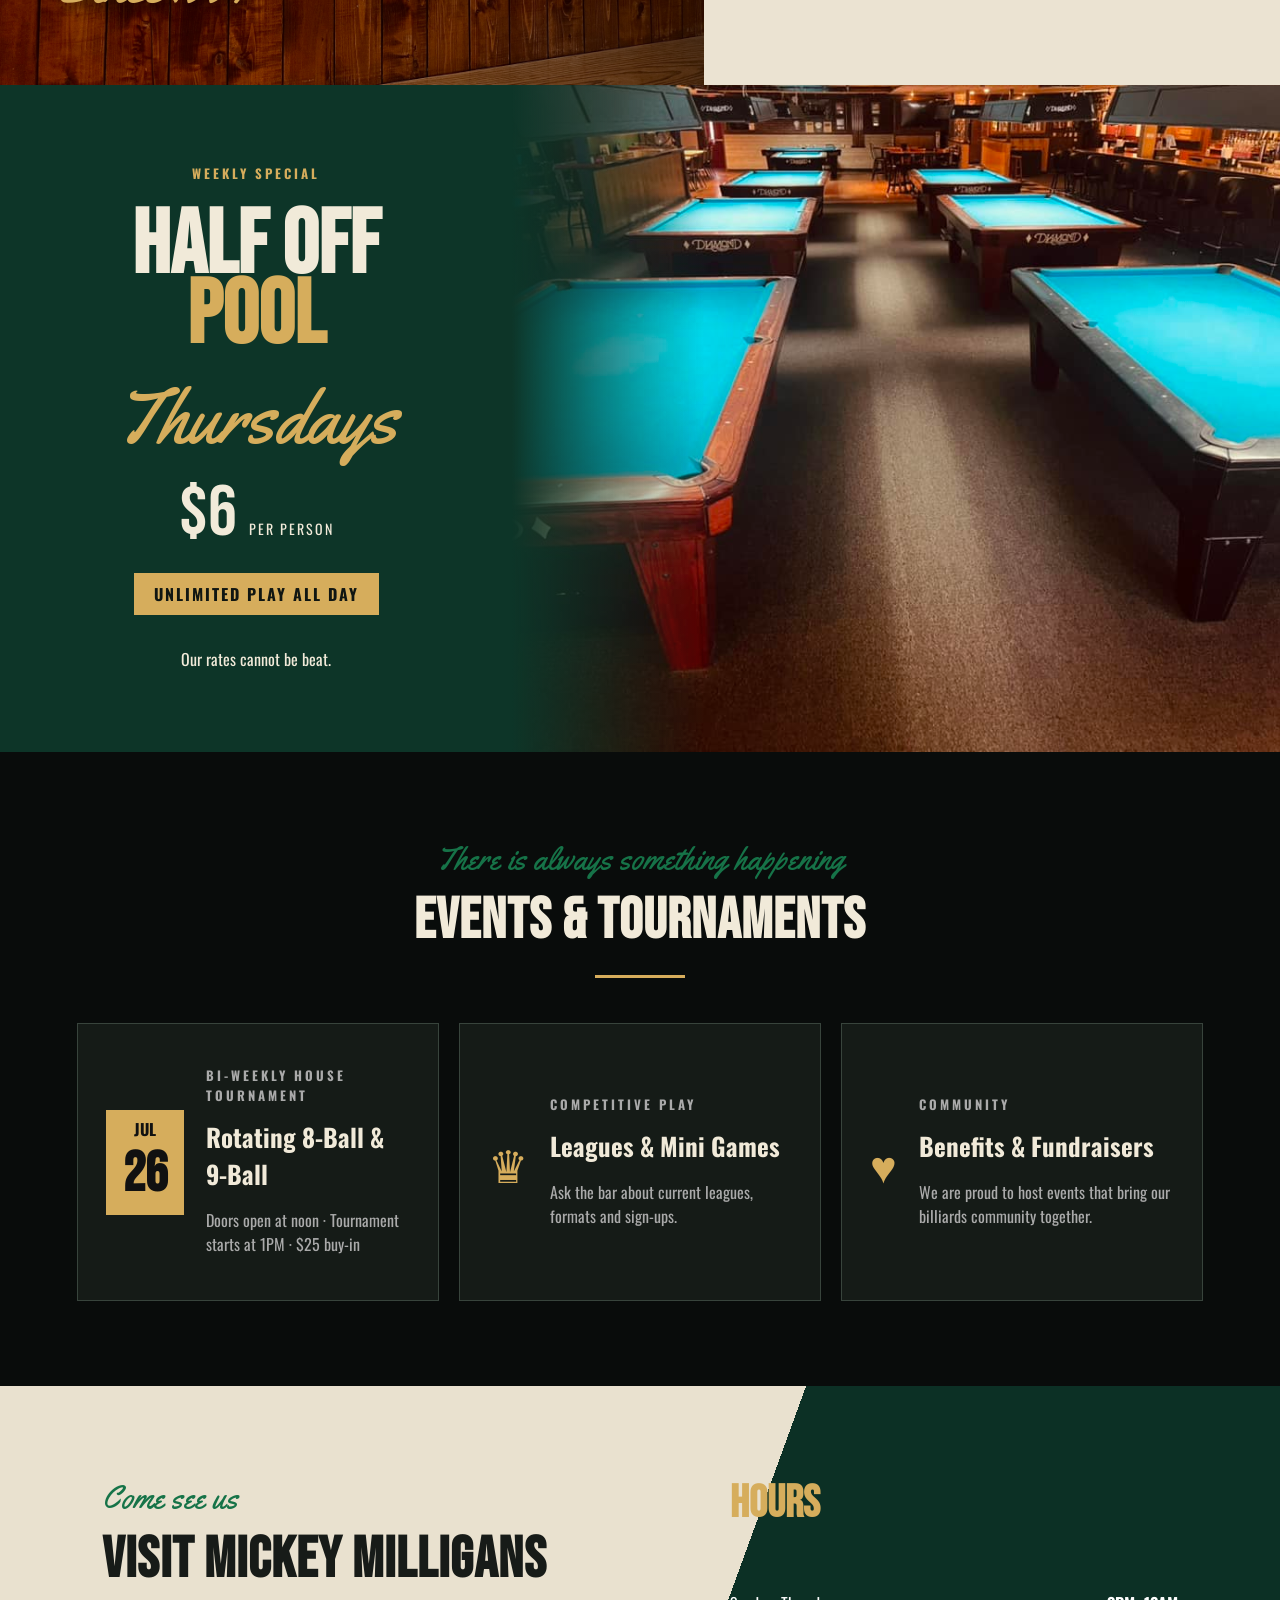
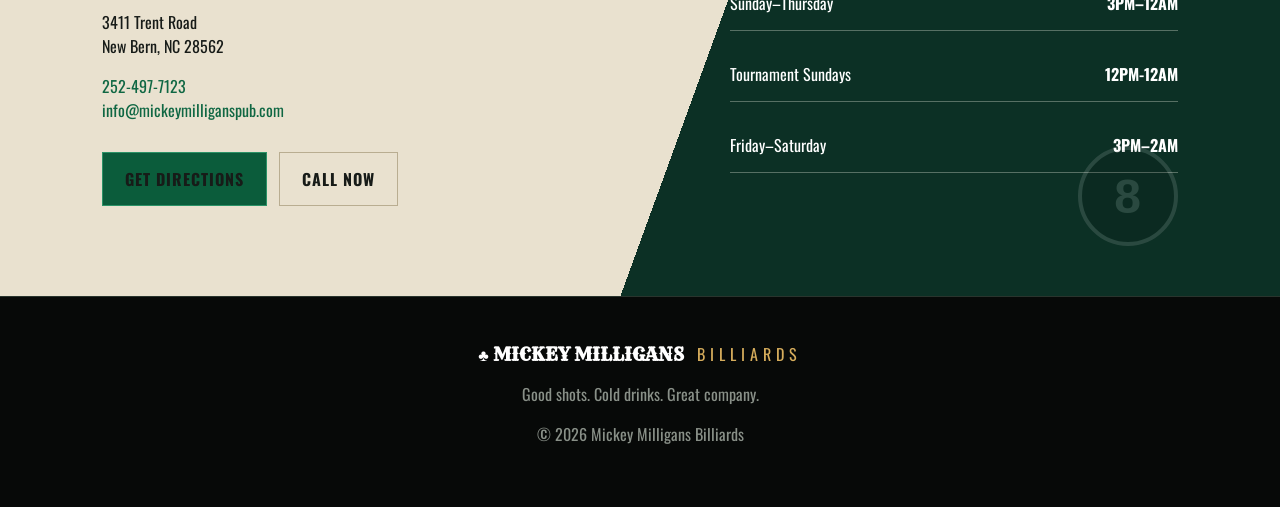
==== commit 3375b79a: "Hero text change" ====
--- a/index.html
+++ b/index.html
@@ -29,9 +29,9 @@
   <div class="hero-shade"></div>
   <div class="hero-content">
     <div class="crossed-cues">╲ ╱</div>
-    <p class="eyebrow">EASTERN | NC</p>
-    <h1>PREMIER</h1>
-    <p class="script">Billiard Room</p>
+    <p class="eyebrow">NEW BERN | NC</p>
+    <h1>Premier</h1>
+    <p class="script">Billiards Experience</p>
     <p class="tagline">Est. 1997 | Play, Relax and Unwind.</p>
     <div class="hero-actions">
       <a class="btn" href="tables-rates.html">Tables & Rates</a>
@@ -110,7 +110,7 @@
   delay-seconds="2"
   flyer="assets/popup-flyers/Ron Memorial Tourny.JPG"
   popup-title="Ron Underwood Memorial Tournament"
-  message="Doors open at noon. Tournament starts at 1 PM."
+  message="Join us to celebrate the life of Ron Underwood with a special tournament. All proceeds will go to Breakthrough T1D, a non-profit organization dedicated to supporting those affected by Type 1 Diabetes. Sign up now to secure your spot!"
   button-text="View Events"
   button-link="events.html"
   show-once="false"
--- a/css/styles.css
+++ b/css/styles.css
@@ -39,7 +39,7 @@
 .values-grid p{color:#aeb6b0;font-family:Arial;line-height:1.65}
 .value-icon{font-size:38px;color:var(--gold)}
 .community-band{display:grid;grid-template-columns:1.1fr .9fr;min-height:610px}
-.community-photo{background:url('https://images.unsplash.com/photo-1545128485-c400e7702796?auto=format&fit=crop&w=140') center/cover}
+.community-photo{background:url('../assets/CIU4C photo ABUS.JPG') center/cover}
 .community-copy{background:#e9e0cd;color:#171b18;padding:10%}
 .about-cta{display:flex;align-items:center;justify-content:space-between;gap:40px;background:linear-gradient(90deg,#0b5c3b,#0d3528)}
 .about-cta h2{margin:8px 0}
